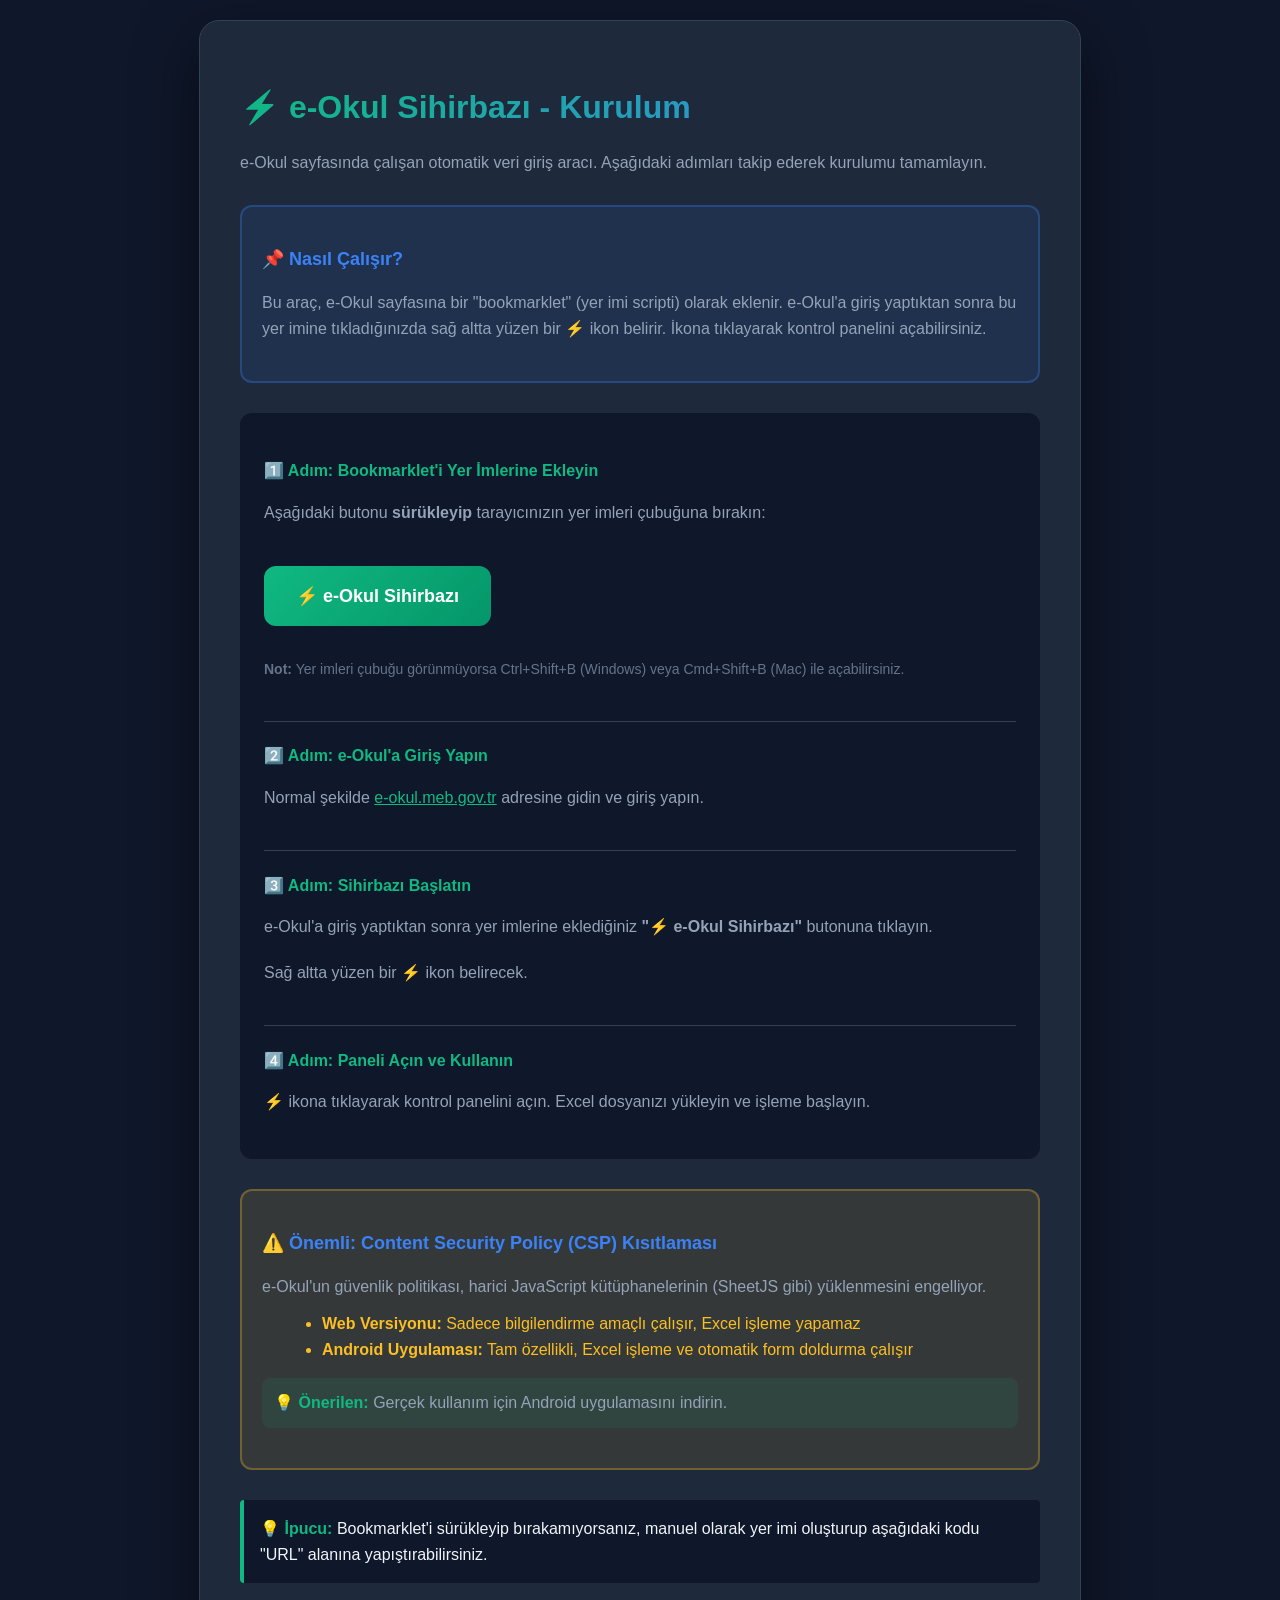
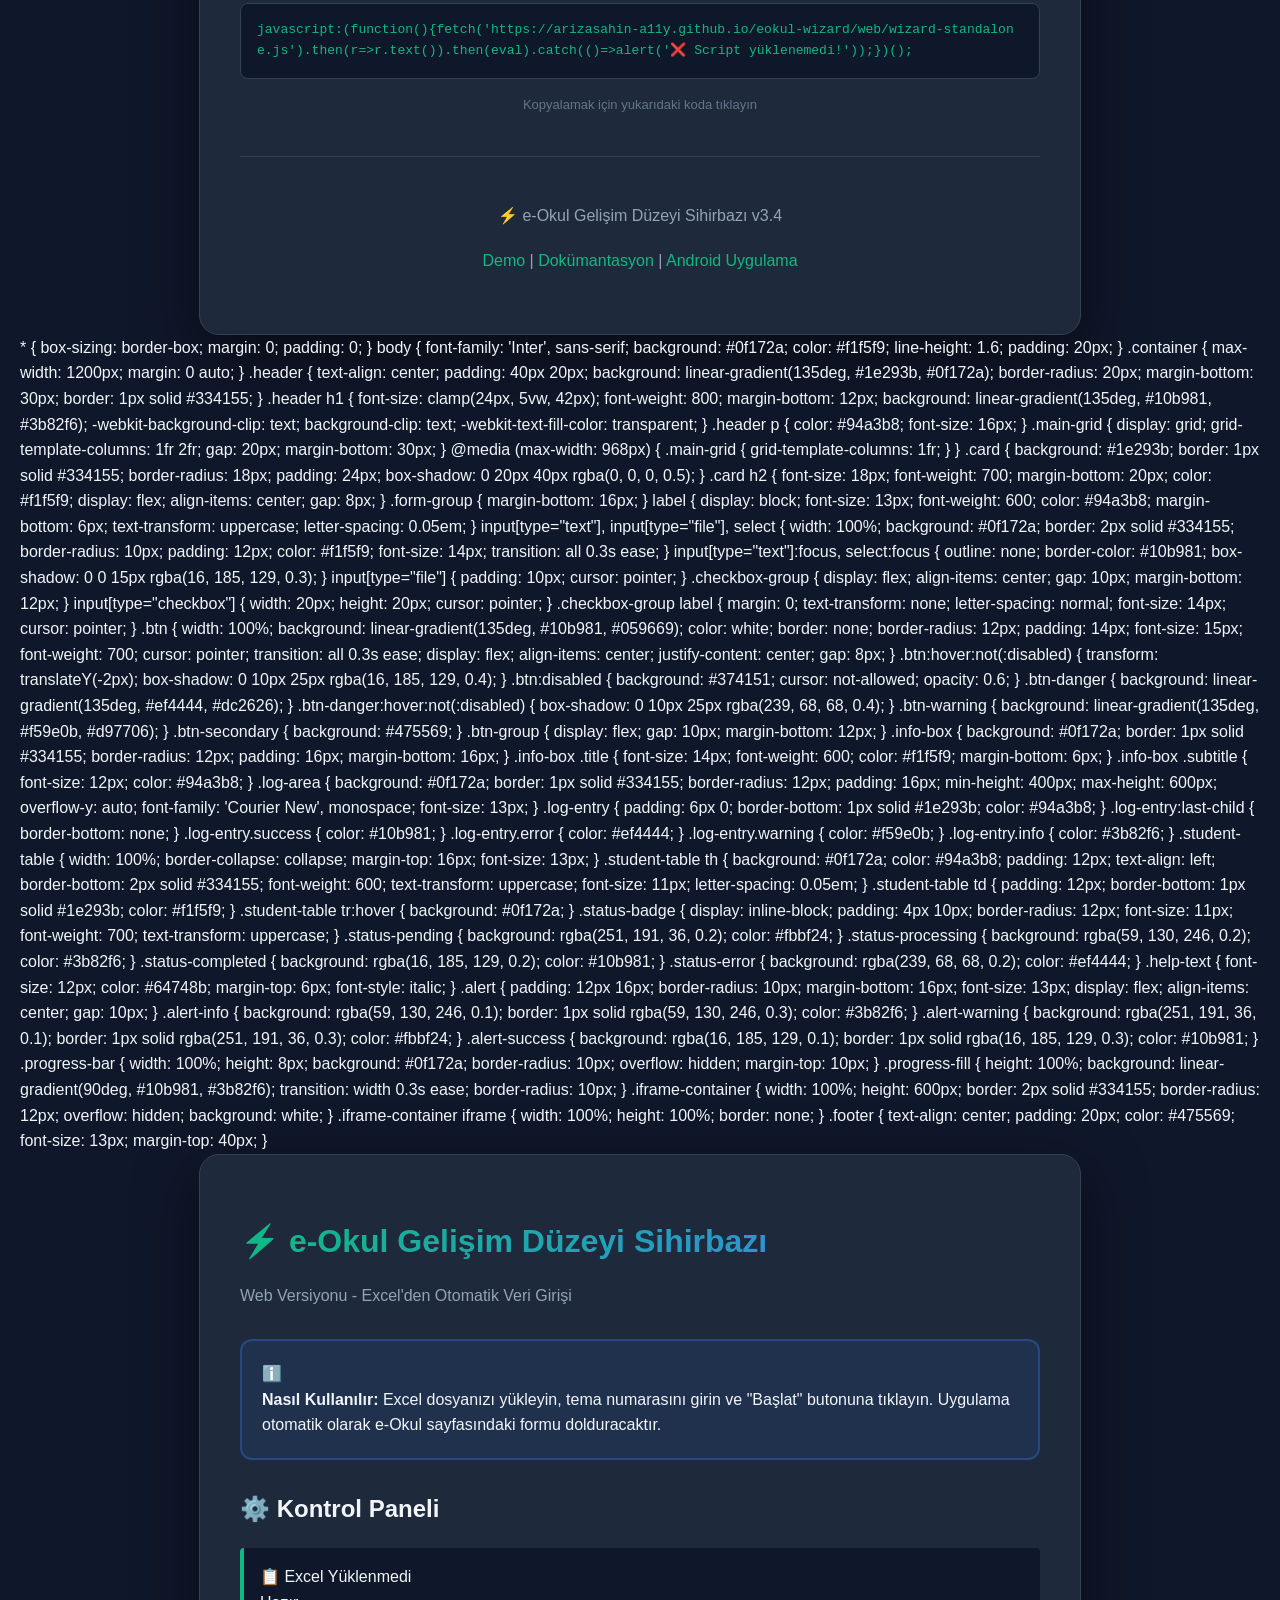
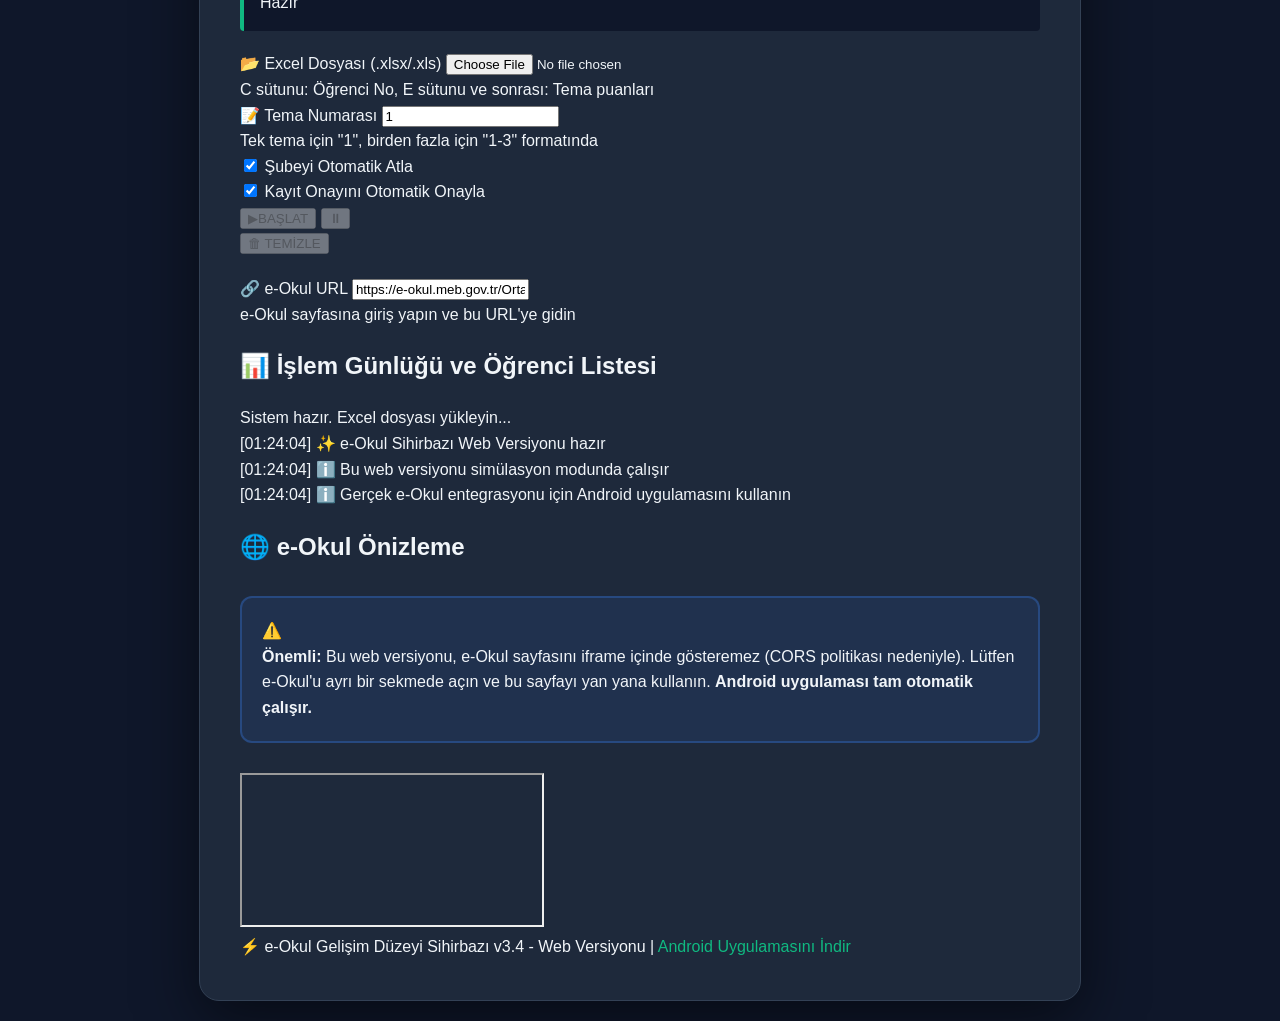
==== index.html @ 9351d5e9 "GitHub Pages workflow ve root index.html eklendi" ====
<!DOCTYPE html>
<html lang="tr">
<head>
    <meta charset="UTF-8">
    <meta name="viewport" content="width=device-width, initial-scale=1.0">
    <meta http-equiv="refresh" content="0; url=web/index.html">
    <title>e-Okul Sihirbazı</title>
    <style>
        body {
            font-family: 'Segoe UI', sans-serif;
            background: #0f172a;
            color: #f1f5f9;
            display: flex;
            align-items: center;
            justify-content: center;
            min-height: 100vh;
            margin: 0;
            text-align: center;
        }
        .container {
            padding: 40px;
        }
        h1 {
            font-size: 32px;
            margin-bottom: 20px;
            background: linear-gradient(135deg, #10b981, #3b82f6);
            -webkit-background-clip: text;
            background-clip: text;
            -webkit-text-fill-color: transparent;
        }
        p {
            color: #94a3b8;
            margin-bottom: 20px;
        }
        a {
            color: #10b981;
            text-decoration: none;
            font-weight: 700;
        }
        a:hover {
            text-decoration: underline;
        }
        .spinner {
            border: 3px solid #334155;
            border-top: 3px solid #10b981;
            border-radius: 50%;
            width: 40px;
            height: 40px;
            animation: spin 1s linear infinite;
            margin: 20px auto;
        }
        @keyframes spin {
            0% { transform: rotate(0deg); }
            100% { transform: rotate(360deg); }
        }
    </style>
</head>
<body>
    <div class="container">
        <h1>⚡ e-Okul Sihirbazı</h1>
        <div class="spinner"></div>
        <p>Yönlendiriliyorsunuz...</p>
        <p>Eğer otomatik yönlendirilmediyseniz, <a href="web/index.html">buraya tıklayın</a></p>
    </div>
</body>
</html>
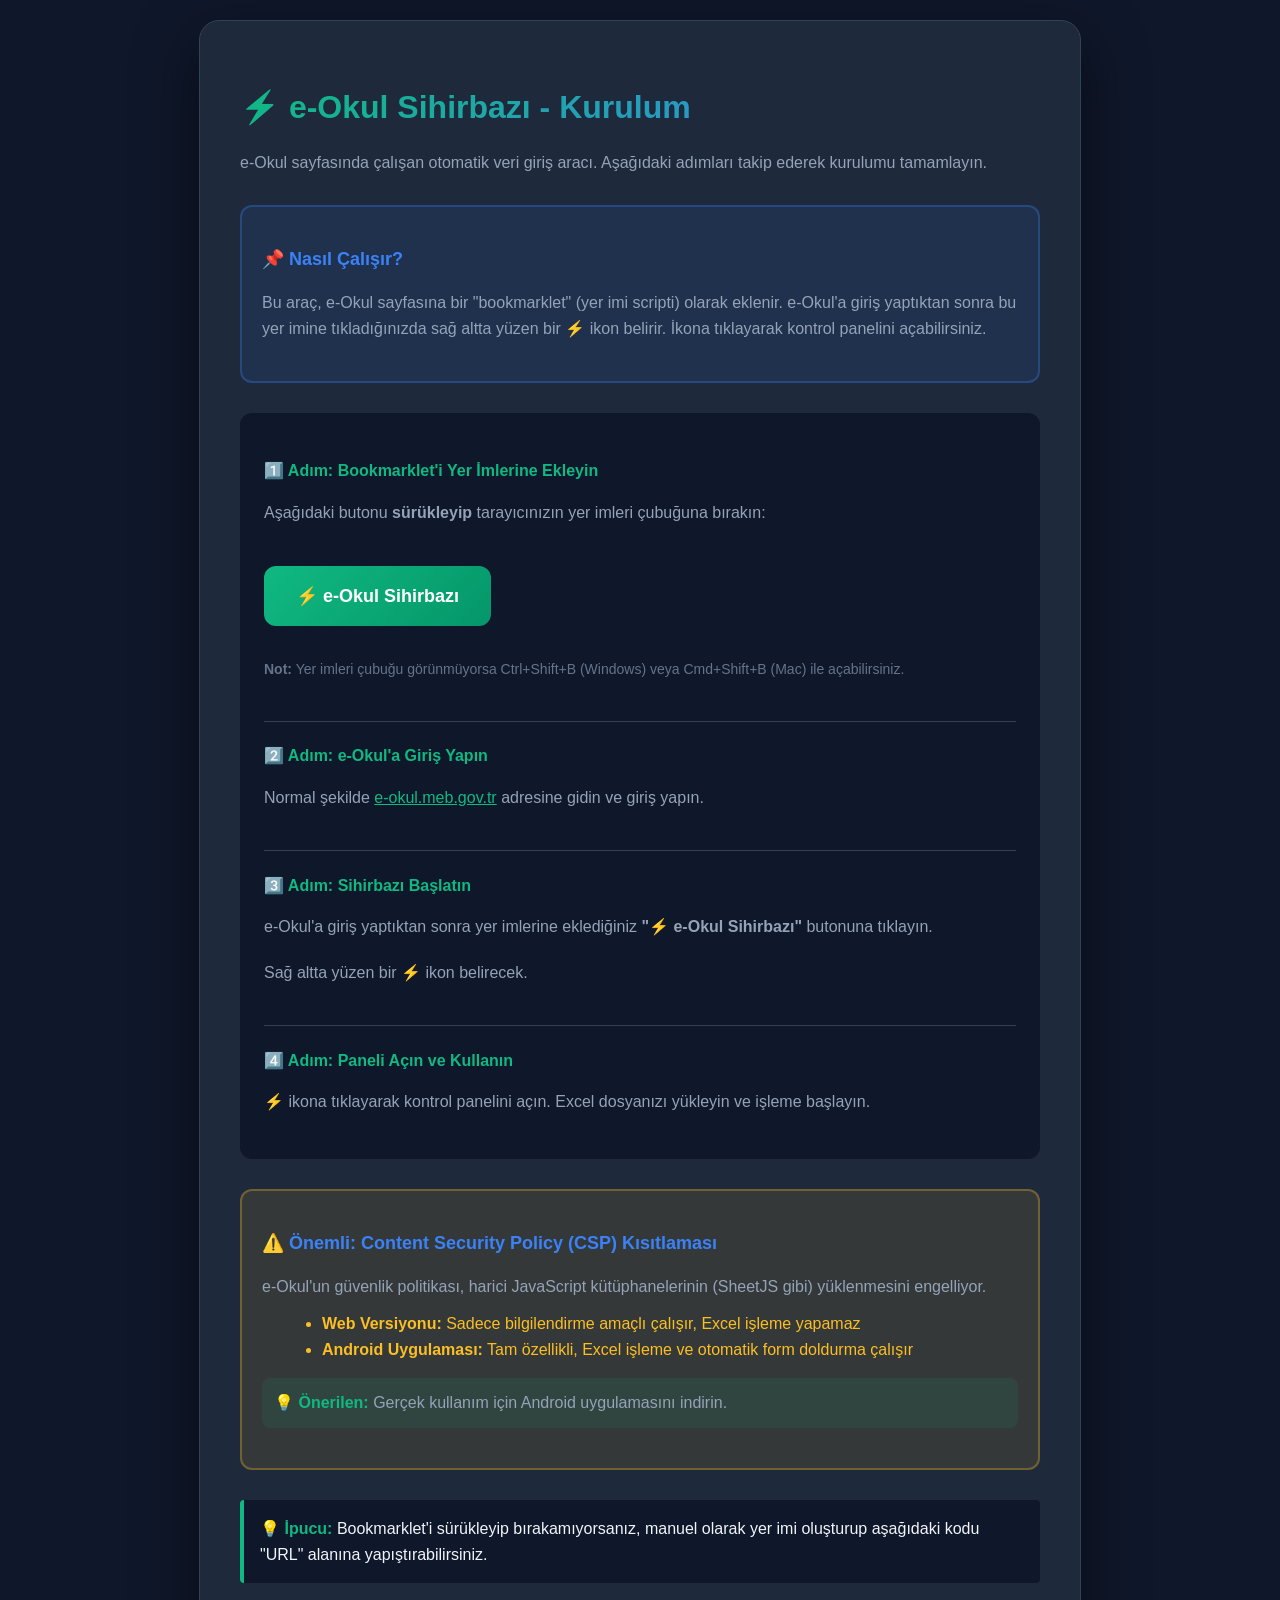
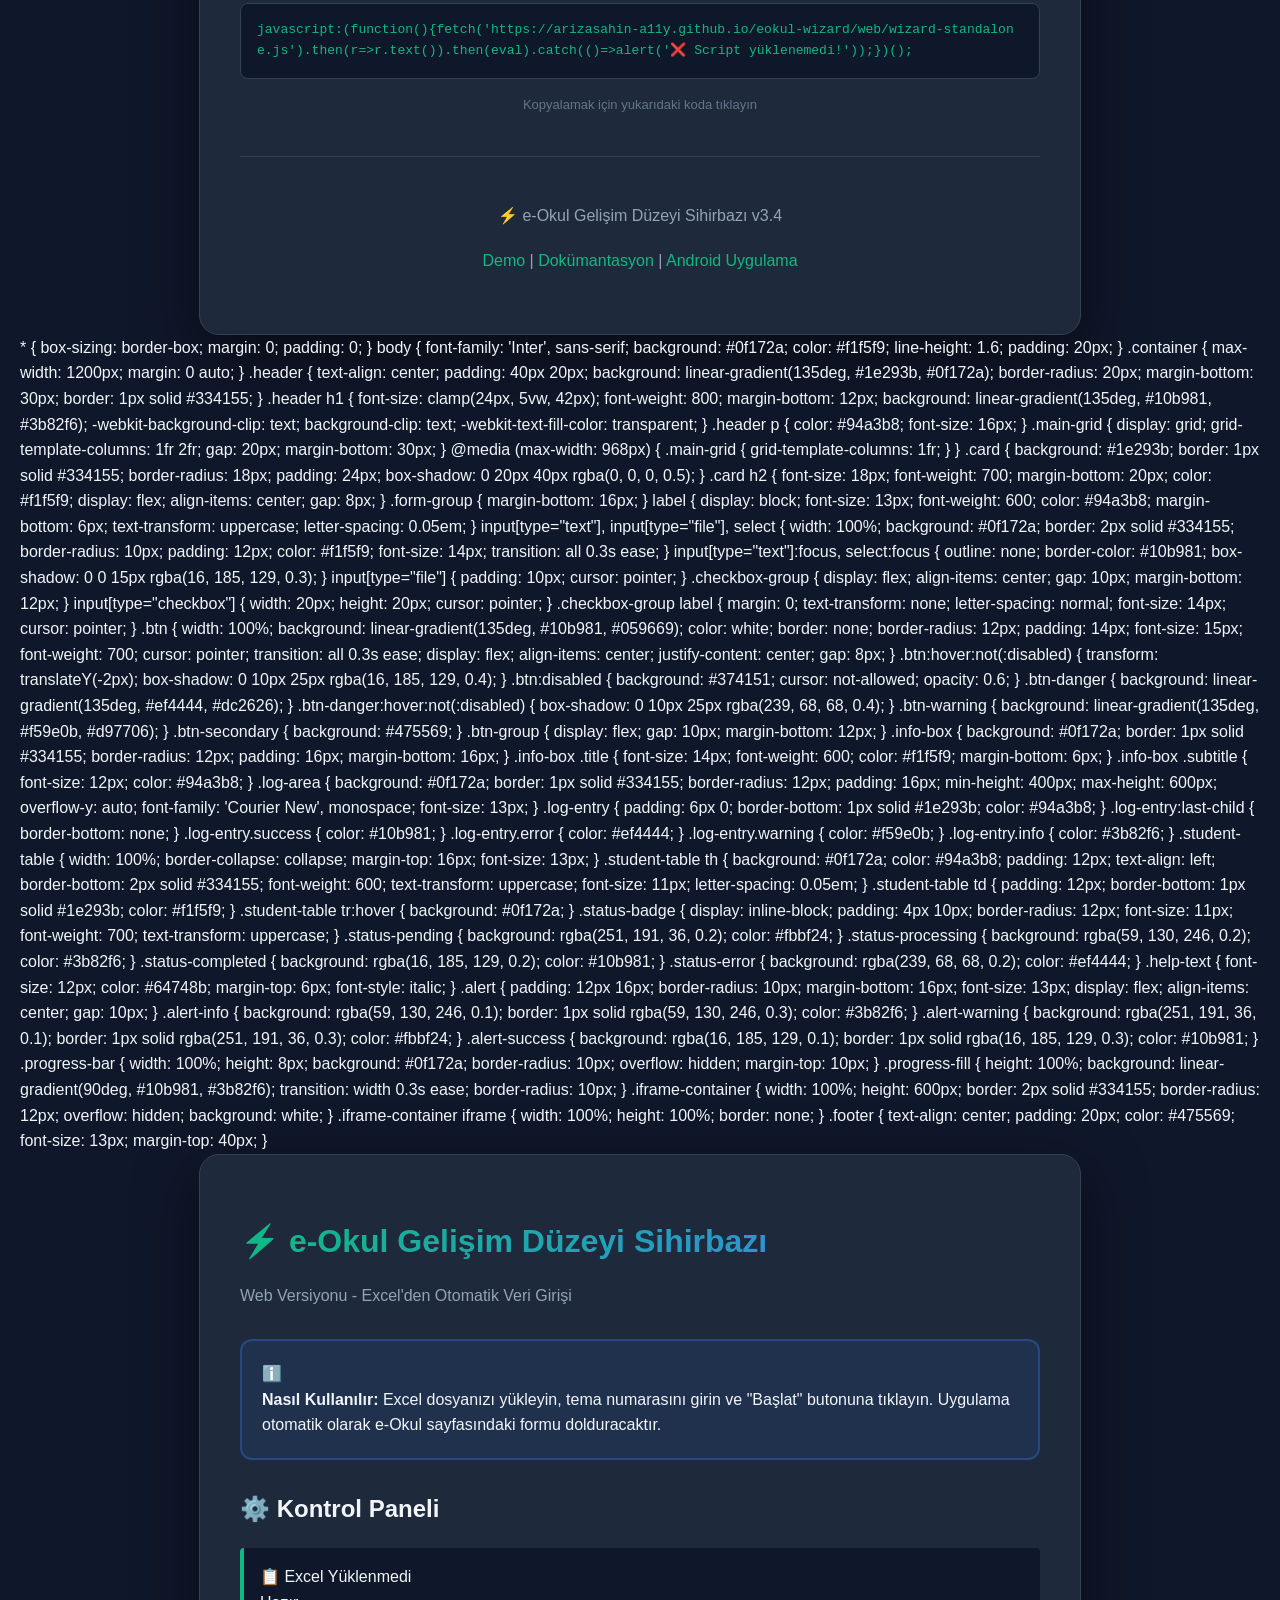
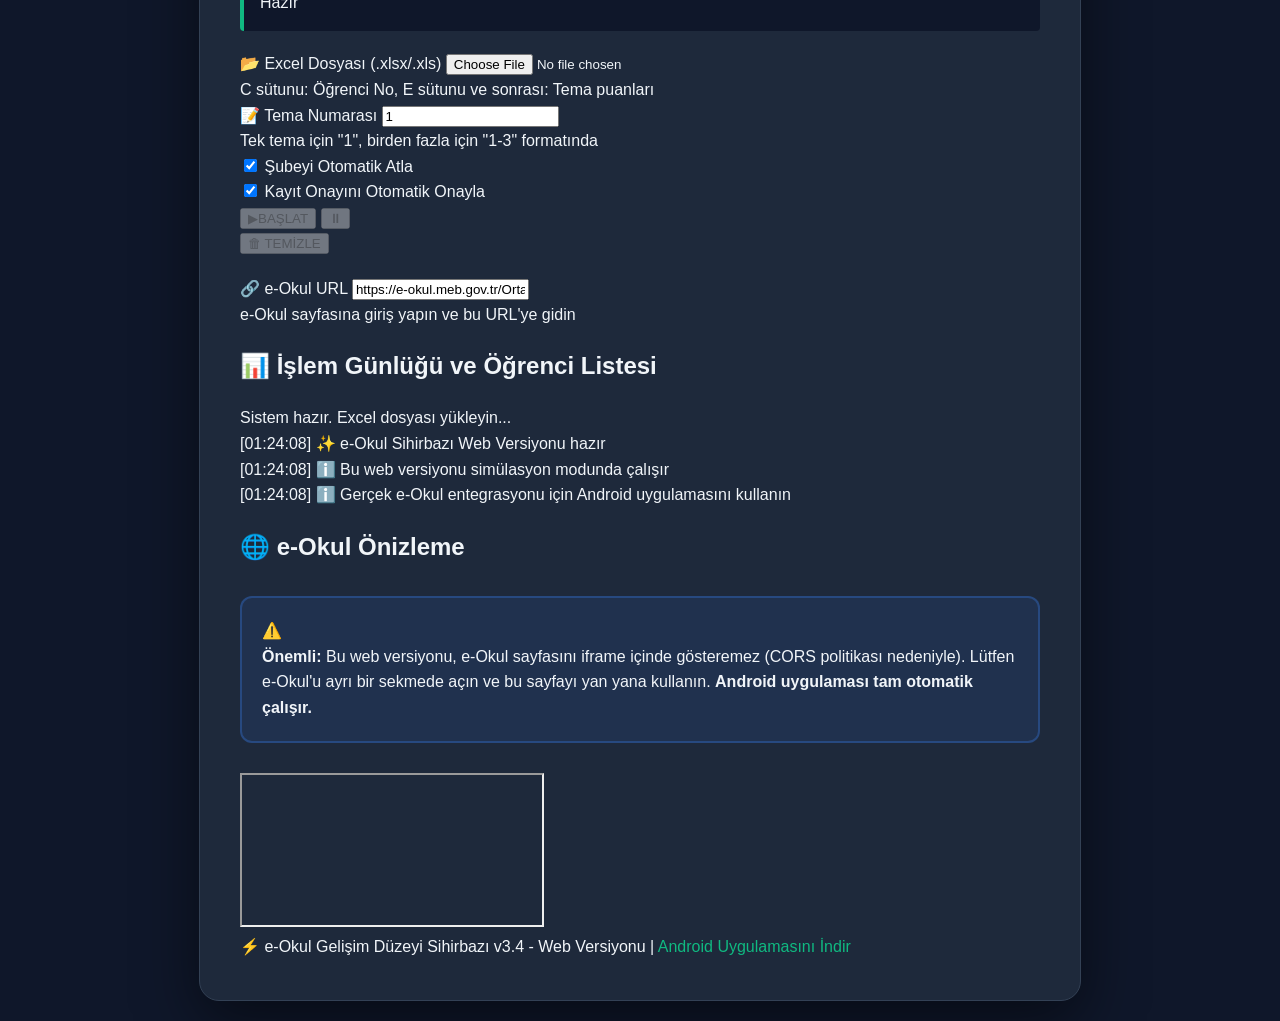
==== commit 81e356b1: "Redirect root index to docs/index.html" ====
--- a/index.html
+++ b/index.html
@@ -60,7 +60,7 @@
         <h1>⚡ e-Okul Sihirbazı</h1>
         <div class="spinner"></div>
         <p>Yönlendiriliyorsunuz...</p>
-        <p>Eğer otomatik yönlendirilmediyseniz, <a href="web/index.html">buraya tıklayın</a></p>
+        <p>Eğer otomatik yönlendirilmediyseniz, <a href="docs/index.html">buraya tıklayın</a></p>
     </div>
 </body>
 </html>
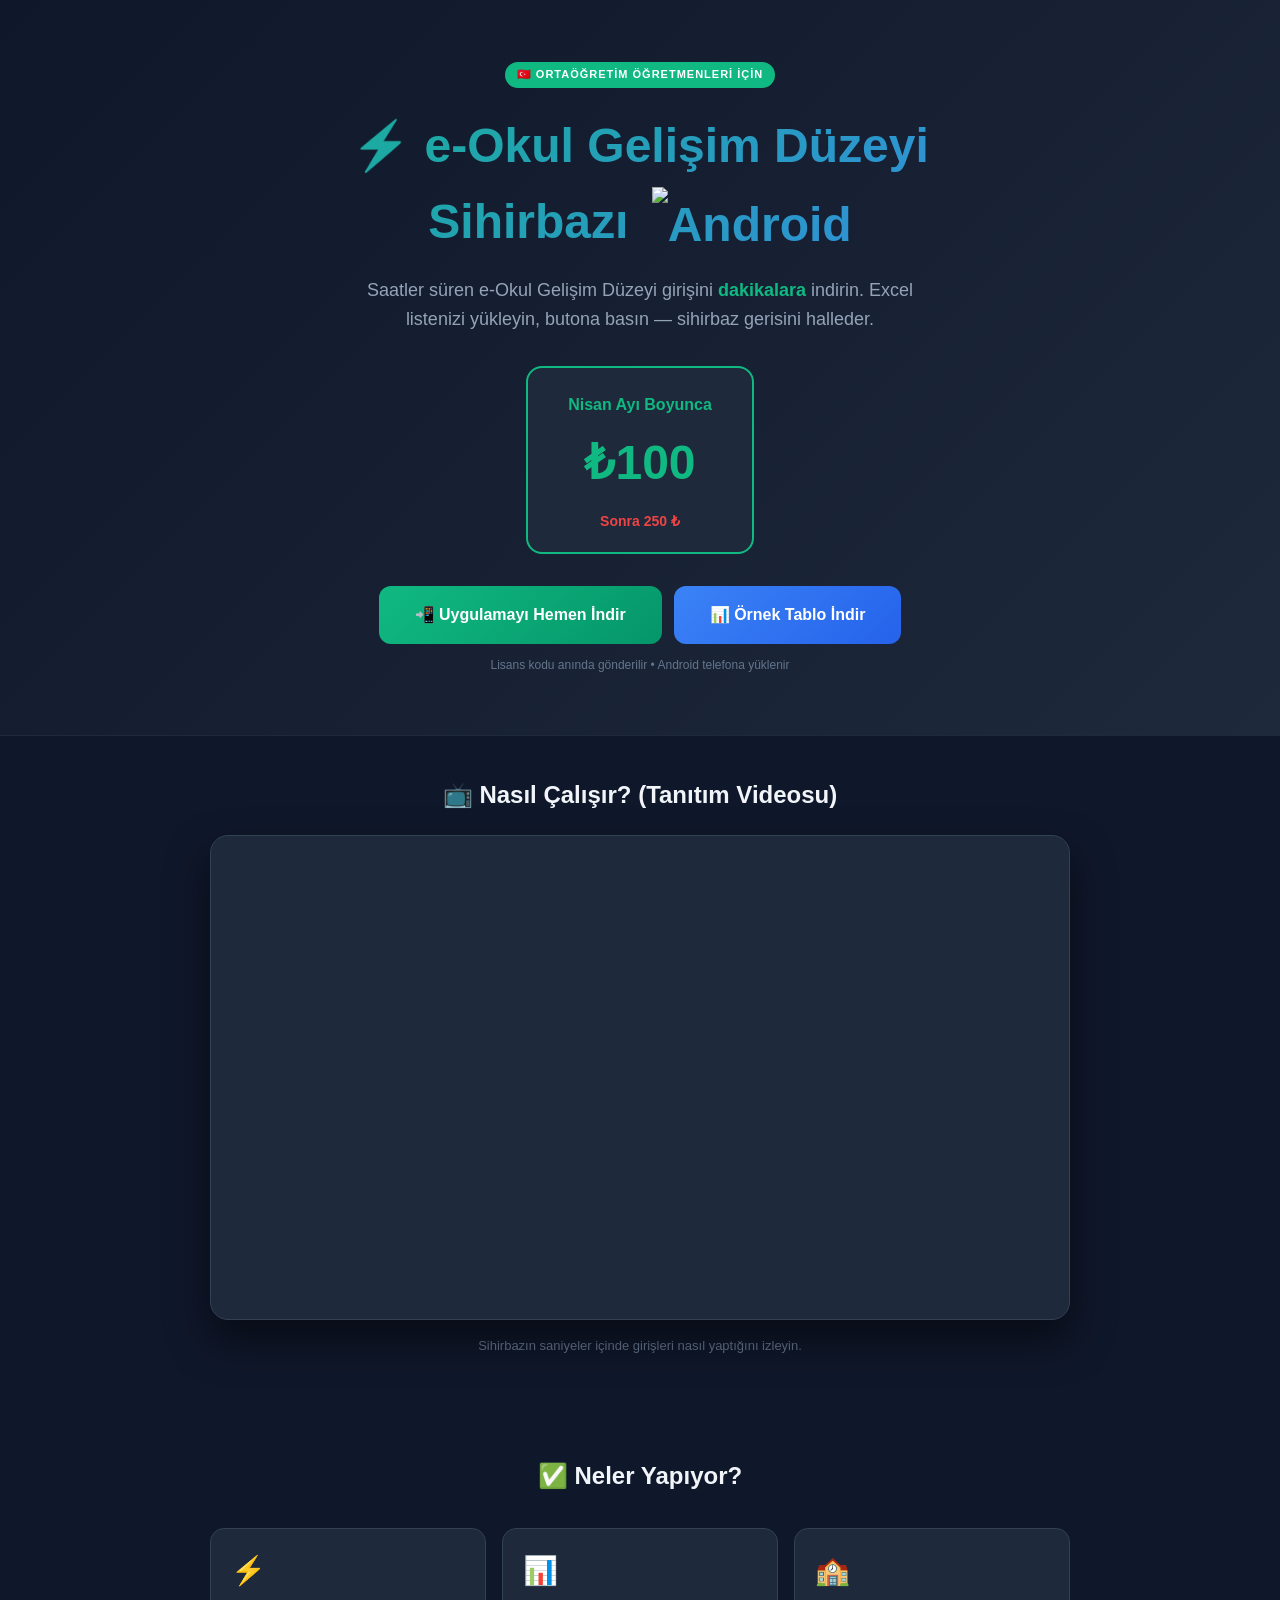
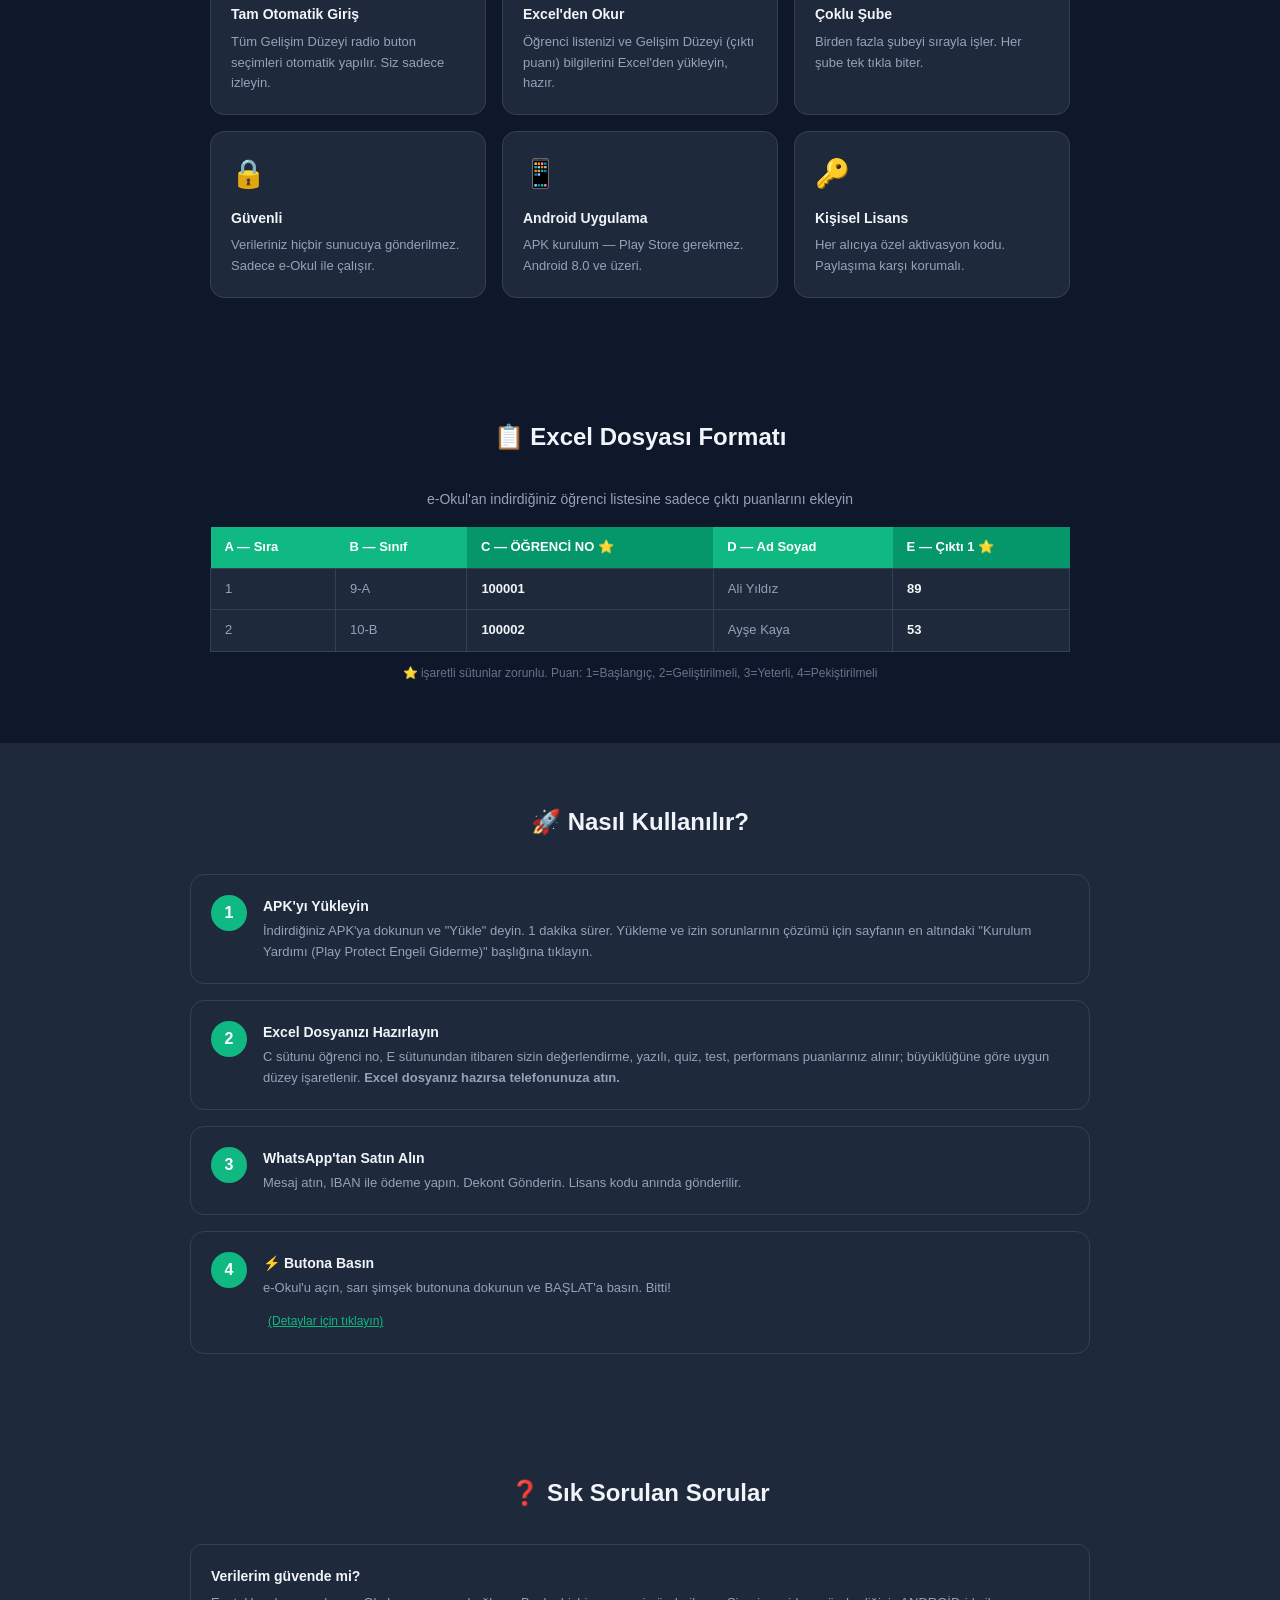
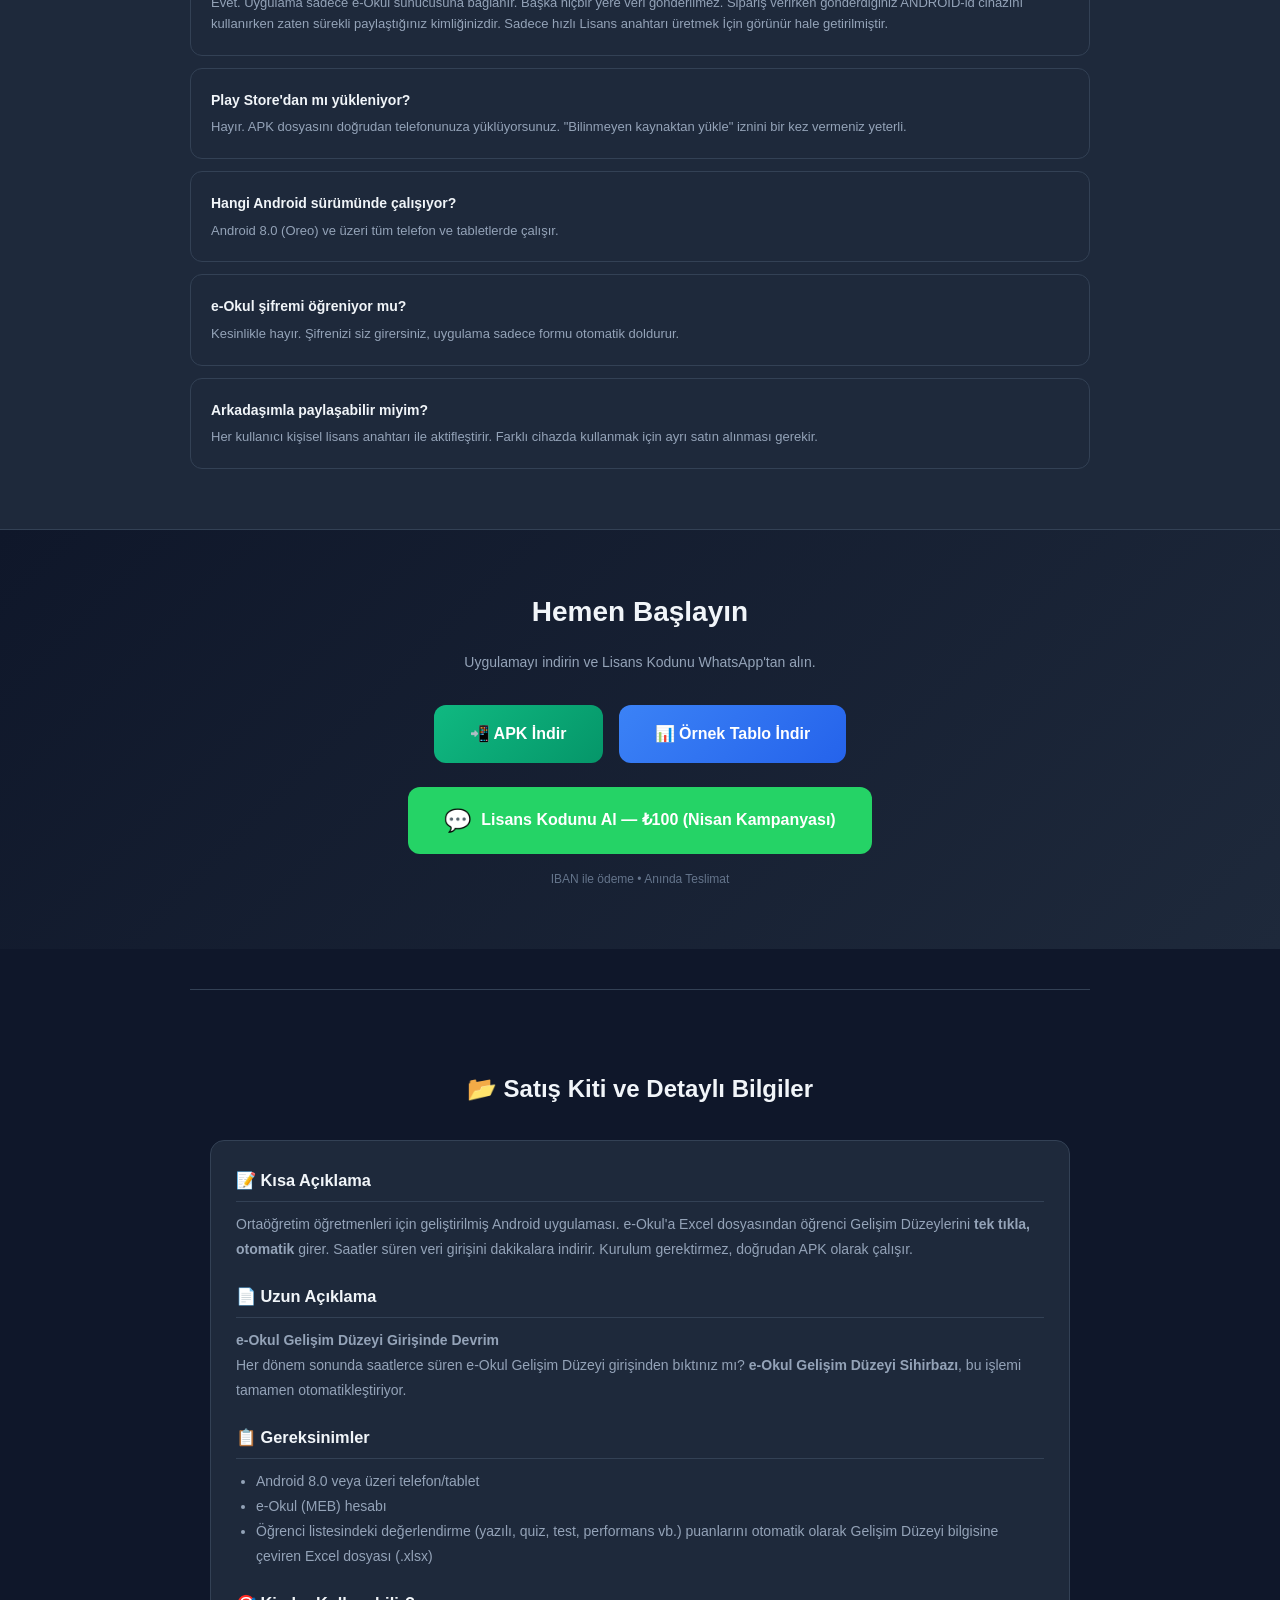
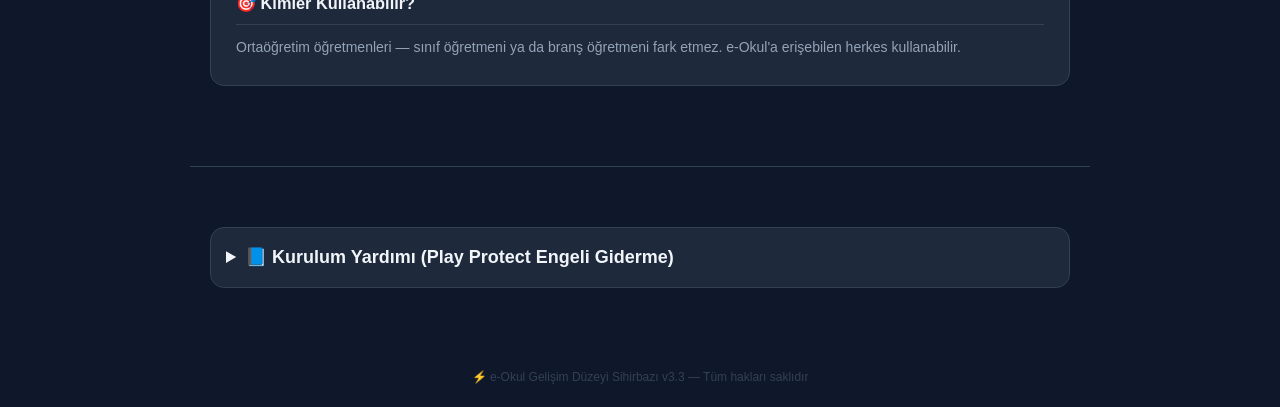
==== commit 3e764263: "Fix root redirect once and for all" ====
--- a/index.html
+++ b/index.html
@@ -3,7 +3,7 @@
 <head>
     <meta charset="UTF-8">
     <meta name="viewport" content="width=device-width, initial-scale=1.0">
-    <meta http-equiv="refresh" content="0; url=web/index.html">
+    <meta http-equiv="refresh" content="0; url=docs/index.html">
     <title>e-Okul Sihirbazı</title>
     <style>
         body {
